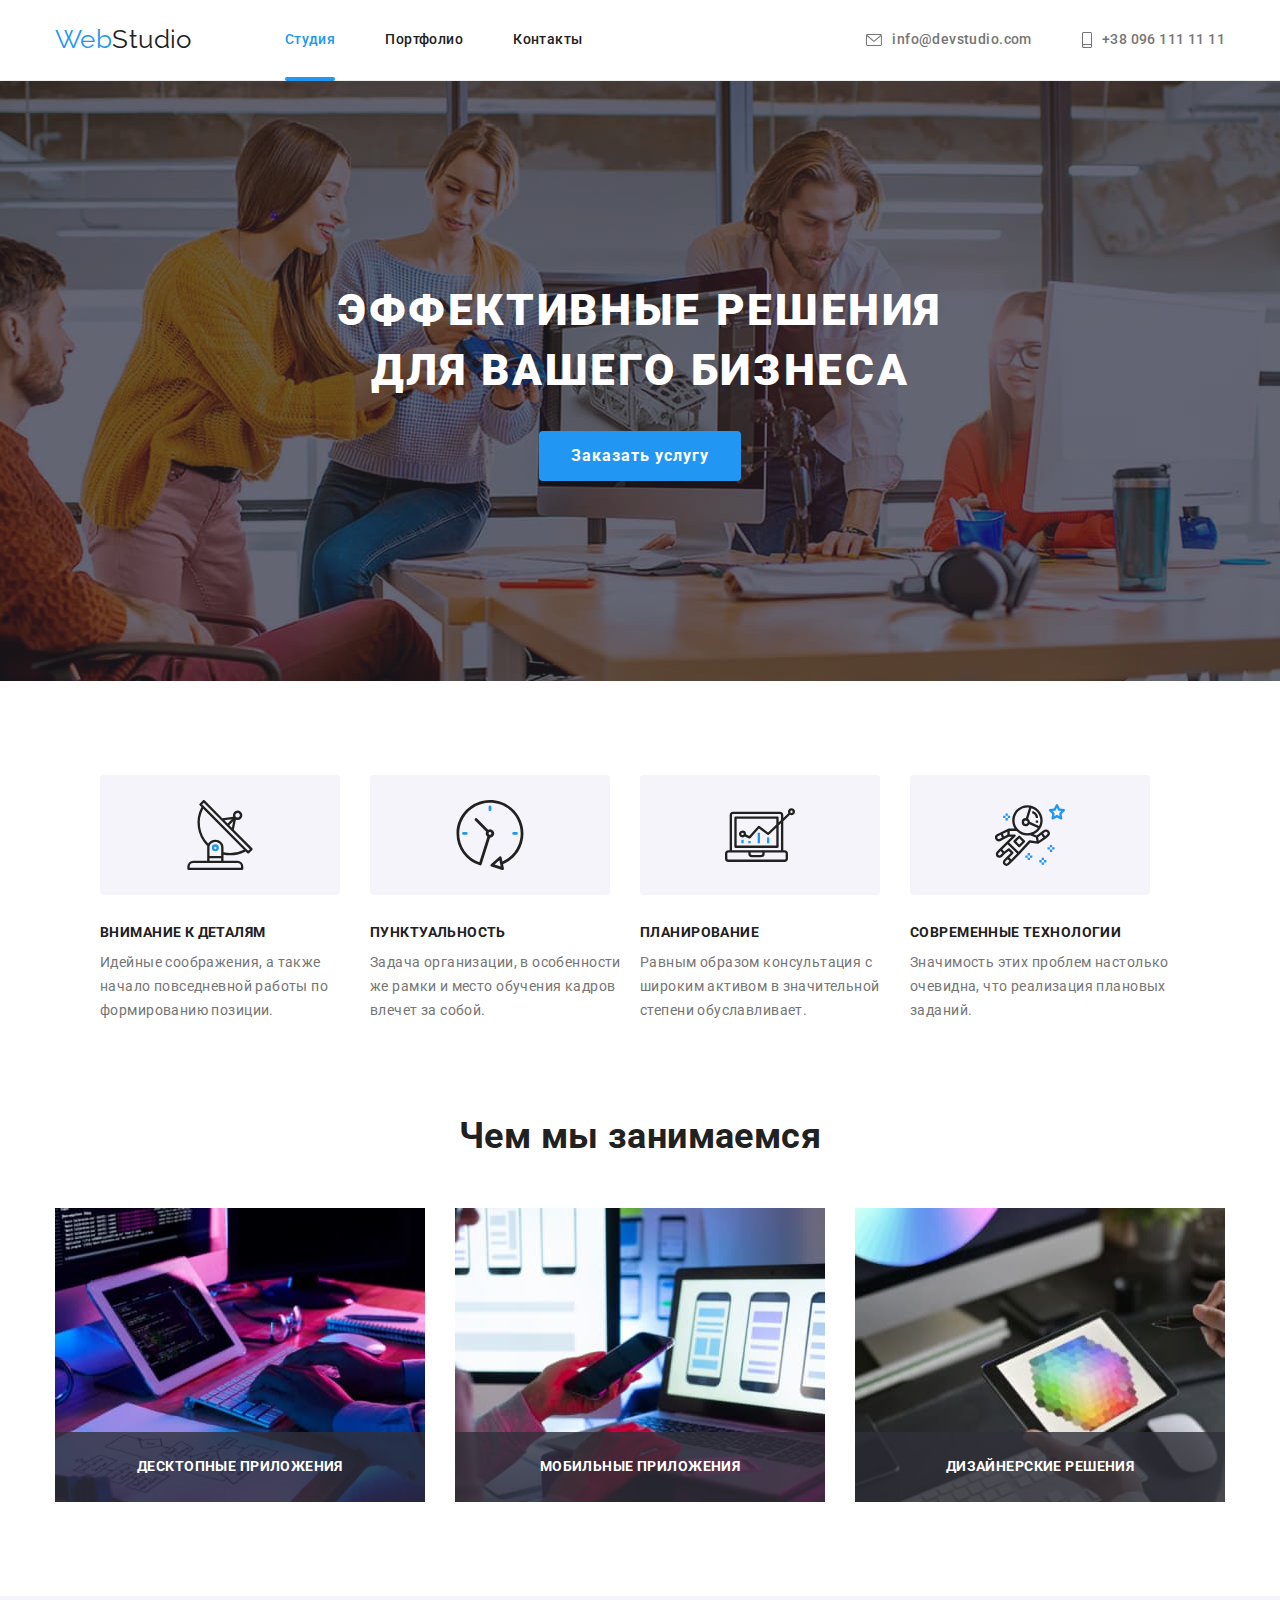
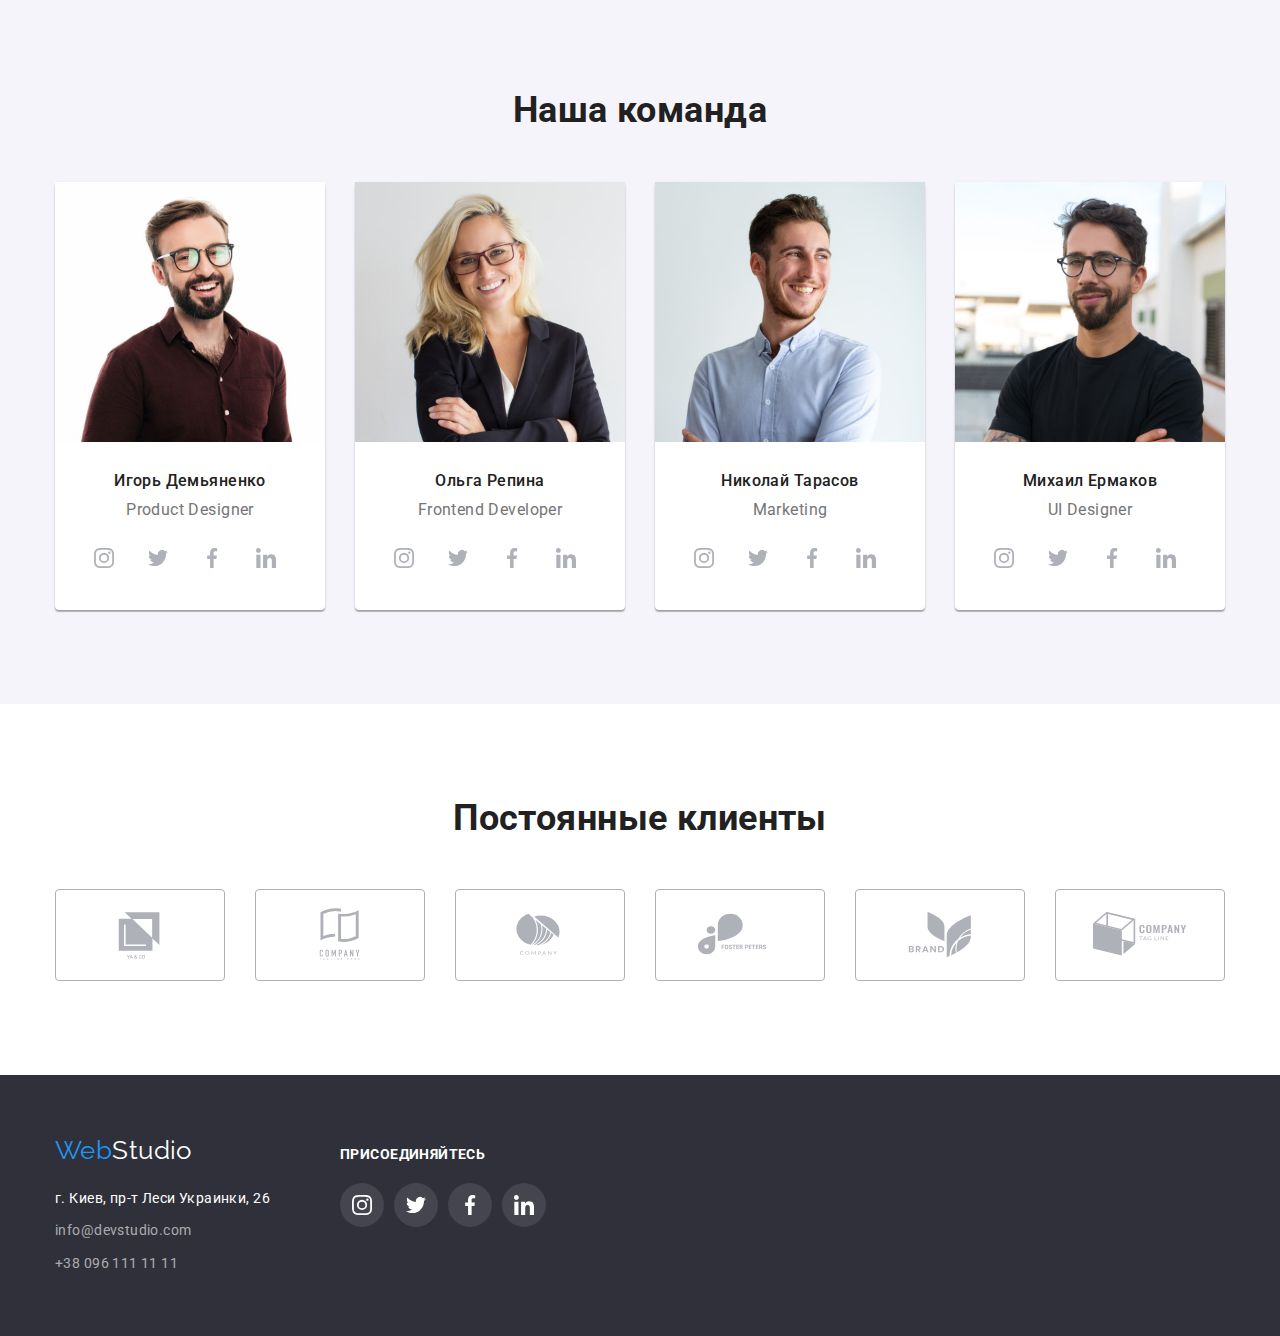
==== index.html @ 374bff48 "Initial commit" ====
<!DOCTYPE html>
<html lang="ru">
<head>
    <meta charset="UTF-8">
    <meta http-equiv="X-UA-Compatible" content="IE=edge">
    <meta name="viewport" content="width=device-width, initial-scale=1.0">
    <title>Document</title>
    <link href="https://fonts.googleapis.com/css2?family=Raleway:wght@700&family=Roboto:wght@400;500;700;900&display=swap"
        rel="stylesheet">
    <link rel="stylesheet" href="https://cdnjs.cloudflare.com/ajax/libs/modern-normalize/1.1.0/modern-normalize.min.css">
    <link rel="stylesheet" href="CSS/styles.css">
</head>
<body>
    <header class="page-header">

    <div class="container main-nav">
        <nav class="header-nav">
            <a lang="en" href="./index.html" class="logo">Web<span class="studio">Studio</span></a>
            <ul class="site-nav list">
                <li class="item"><a href="./index.html" class="link current">Студия</a></li>                   
                    
                <li class="item"><a href="./portfolio.html" class="link">Портфолио</a></li>
                <li class="item"><a href="" class="link">Контакты</a></li>
            </ul>
        </nav>
        <ul class="auth-nav">
            <li class="item"><a href="mailto:info@devstudio.com" class="link-connect">
                <svg class="icon-mail" width="16" height="12">
                    <use href="./images/icons-contact.svg#icon-envelope"></use>
                </svg>
                info@devstudio.com</a></li>
            <li class="item"><a href="tel:+380961111111" class="link-connect">
                <svg class="icon-phone" width="10" height="16">
                    <use href="./images/icons-contact.svg#icon-smartphone"></use>
                </svg>
                +38 096 111 11 11</a></li>
        </ul>
    </div>  
                  
    </header>
                
    <main>
        <!--Герой-->
        <section class="hero">
            <div class="container">
                <h1 class="hero-title">Эффективные решения для вашего бизнеса</h1>
                <button data-modal-open type="button" class="hero-button">Заказать услугу</button>
            </div>
        </section>

           <!--Модальное окно-->
           <div class="backdrop is-hidden" data-modal>
            <div class="modal">
               <button data-modal-close class="button-close">
                   <svg class="icon-close" width="18" height="18">
                       <use href="./images/icons-all.svg#icon-close"></use>
                   </svg>
               </button>
            </div>
           </div>
        
        <!--Преимущества-->
        <section class="section">
            <h2 class="visually-hidden">Преимущества</h2>        
           <div class="container">
            <ul class="features-list">
                <li class="item icon-antenna">
                    <h3 class="title">Внимание к деталям</h3>
                    <p class="features-text">Идейные соображения, а также начало повседневной работы по формированию позиции.</p>
                </li>
                <li class="item icon-clock">
                    <h3 class="title">Пунктуальность</h3>
                    <p class="features-text">Задача организации, в особенности же рамки и место обучения кадров влечет за собой.</p>
                </li>
                <li class="item icon-diagram">
                    <h3 class="title">Планирование</h3>
                    <p class="features-text">Равным образом консультация с широким активом в значительной степени обуславливает.</p>
                </li>
                <li class="item icon-astronaut">
                    <h3 class="title">Современные технологии</h3>
                    <p class="features-text">Значимость этих проблем настолько очевидна, что реализация плановых заданий.</p>
                </li>
            </ul>
           </div>
        </section>
        <!--Чем занимаемся-->
        <section class="section activities">
            <div class="container">
                <h2 class="section-title">Чем мы занимаемся</h2>
              
                <ul class="skills">                            
                    <li class="item">
                    <div>
                        <img  src="./images/box1.jpg" alt="руки на клавиатуре пишут код изображение кода на планшете и экране"
                            width="370">
                        <p class="name-card">Десктопные приложения</p>
                    </div>
                    </li>
        
                    <li class="item">
                        <div>
                        <img src="./images/box2.jpg" alt="в руках мобильный телефон и на экране ноута структура моб приложения"
                            width="370">
                        <p class="name-card">Мобильные приложения</p>
                        </div>
                    </li>
                    <li class="item">
                        <div>
                        <img src="./images/box3.jpg" alt="на экране планшета в руках цветовая сетка" width="370">
                        <p class="name-card">Дизайнерские решения</p>
                        </div>
                    </li>
                    
                </ul>
            </div>

        </section>
        <!--Наша команда-->
        <section class="section team">
            <div class="container">
                <h2 class="section-title">Наша команда</h2>
                <ul class="team-list">
                    
                    <li class="item">
                        <img src="./images/igor.jpg" alt="фото сотрудника" width="270">
                        <h3 class="title">Игорь Демьяненко</h3>
                        <p class="position" lang="en">Product Designer</p>
                        <ul class="team-soclinks">
                            <li>
                                <a class="soc-link" href="https://www.instagram.com/">
                                    <svg class="soc-icon" width="20px" height="20px">
                                        <use href="./images/icons-soc.svg#icon-instagram"></use>
                                    </svg>
                                </a>
                            </li>
                            <li>
                                <a href="https://twitter.com/" class="soc-link">
                                    <svg class="soc-icon" width="20px" height="20px">
                                        <use href="./images/icons-soc.svg#icon-twitter"></use>
                                    </svg>
                                </a>
                            </li>
                            <li>
                                <a href="https://uk-ua.facebook.com/" class="soc-link">
                                    <svg class="soc-icon" width="20px" height="20px">
                                        <use href="./images/icons-soc.svg#icon-facebook"></use>
                                    </svg>
                                </a>
                            </li>
                            <li>
                                <a href="https://ua.linkedin.com/" class="soc-link">
                                    <svg class="soc-icon" width="20px" height="20px">
                                        <use href="./images/icons-soc.svg#icon-linkedin"></use>
                                    </svg>
                                </a>
                            </li>
                        
                        </ul>
                    </li>
                    <li class="item">
                        <img src="./images/olga.jpg" alt="фото сотрудника" width="270">
                        <h3 class="title">Ольга Репина</h3>
                        <p class="position" lang="en">Frontend Developer</p>
                        <ul class="team-soclinks">
                            <li>
                                <a class="soc-link" href="https://www.instagram.com/">
                                    <svg class="soc-icon" width="20px" height="20px">
                                        <use href="./images/icons-soc.svg#icon-instagram"></use>
                                    </svg>
                                </a>
                            </li>
                            <li>
                                <a href="https://twitter.com/" class="soc-link">
                                    <svg class="soc-icon" width="20px" height="20px">
                                        <use href="./images/icons-soc.svg#icon-twitter"></use>
                                    </svg>
                                </a>
                            </li>
                            <li>
                                <a href="https://uk-ua.facebook.com/" class="soc-link">
                                    <svg class="soc-icon" width="20px" height="20px">
                                        <use href="./images/icons-soc.svg#icon-facebook"></use>
                                    </svg>
                                </a>
                            </li>
                            <li>
                                <a href="https://ua.linkedin.com/" class="soc-link">
                                    <svg class="soc-icon" width="20px" height="20px">
                                        <use href="./images/icons-soc.svg#icon-linkedin"></use>
                                    </svg>
                                </a>
                            </li>
                        
                        </ul>
                    </li>
                    <li class="item">
                        <img src="./images/nikolay.jpg" alt="фото сотрудника" width="270">
                        <h3 class="title">Николай Тарасов</h3>
                        <p class="position" lang="en">Marketing</p>
                        <ul class="team-soclinks">
                            <li>
                                <a class="soc-link" href="https://www.instagram.com/">
                                    <svg class="soc-icon" width="20px" height="20px">
                                        <use href="./images/icons-soc.svg#icon-instagram"></use>
                                    </svg>
                                </a>
                            </li>
                            <li>
                                <a href="https://twitter.com/" class="soc-link">
                                    <svg class="soc-icon" width="20px" height="20px">
                                        <use href="./images/icons-soc.svg#icon-twitter"></use>
                                    </svg>
                                </a>
                            </li>
                            <li>
                                <a href="https://uk-ua.facebook.com/" class="soc-link">
                                    <svg class="soc-icon" width="20px" height="20px">
                                        <use href="./images/icons-soc.svg#icon-facebook"></use>
                                    </svg>
                                </a>
                            </li>
                            <li>
                                <a href="https://ua.linkedin.com/" class="soc-link">
                                    <svg class="soc-icon" width="20px" height="20px">
                                        <use href="./images/icons-soc.svg#icon-linkedin"></use>
                                    </svg>
                                </a>
                            </li>
                        
                        </ul>
                    </li>
                    <li class="item">
                        <img src="./images/mikhail.jpg" alt="фото сотрудника" width="270">
                        <h3 class="title">Михаил Ермаков</h3>
                        <p class="position" lang="en">UI Designer</p>
                        <ul class="team-soclinks">
                            <li>
                                <a class="soc-link" href="https://www.instagram.com/">
                                    <svg class="soc-icon" width="20px" height="20px">
                                        <use href="./images/icons-soc.svg#icon-instagram"></use>
                                    </svg>
                                </a>
                            </li>
                            <li>
                                <a href="https://twitter.com/" class="soc-link">
                                    <svg class="soc-icon" width="20px" height="20px">
                                        <use href="./images/icons-soc.svg#icon-twitter"></use>
                                    </svg>
                                </a>
                            </li>
                            <li>
                                <a href="https://uk-ua.facebook.com/" class="soc-link">
                                    <svg class="soc-icon" width="20px" height="20px">
                                        <use href="./images/icons-soc.svg#icon-facebook"></use>
                                    </svg>
                                </a>
                            </li>
                            <li>
                                <a href="https://ua.linkedin.com/" class="soc-link">
                                    <svg class="soc-icon" width="20px" height="20px">
                                        <use href="./images/icons-soc.svg#icon-linkedin"></use>
                                    </svg>
                                </a>
                            </li>
                        
                        </ul>
                    </li>
                </ul>
                
            </div>
        </section>

        <!--Наши клиенты-->
        <section class="section clients">
            <div class="container">
                <h2 class="section-title">Постоянные клиенты</h2>
                <ul class="client-list">
                    <li class="client-item">
                    <a href="./index.html" class="client-link">
                    <svg class="client-icon">
                        <use href="./images/icons-logo.svg#icon-logo1"></use>
                    </svg>
                    </a>
                </li>
                    <li class="client-item"><a href="./index.html" class="client-link">
                    <svg class="client-icon">
                        <use href="./images/icons-logo.svg#icon-logo2"></use>
                    </svg>
                    </a>
                </li>
                    <li class="client-item"><a href="./index.html" class="client-link">
                    <svg class="client-icon">
                        <use href="./images/icons-logo.svg#icon-logo3"></use>
                    </svg>
                    </a>
                </li>
                    <li class="client-item"><a href="./index.html" class="client-link">
                    <svg class="client-icon">
                        <use href="./images/icons-logo.svg#icon-logo4"></use>
                    </svg>
                    </a>
                </li>
                    <li class="client-item"><a href="./index.html" class="client-link">
                    <svg class="client-icon">
                        <use href="./images/icons-logo.svg#icon-logo5"></use>
                    </svg>
                    </a></li>
                    <li class="client-item"><a href="./index.html" class="client-link">
                    <svg class="client-icon">
                        <use href="./images/icons-logo.svg#icon-logo6"></use>
                    </svg>
                    </a>
                    </li>

                </ul>
            </div>
        </section>        
     
    </main>
    <footer class="footer">
        <!--Контакты-->    
        <div class="container">
            <div class="main-contacts">                       
            <a lang="en" href="./index.html" class="logo-footer">Web<span class="studio-footer">Studio</span></a>
            <address>
                <ul class="address">
                    <li class="item"><a href="https://goo.gl/maps/wL5UkcS4z9jSfZPP9" target="_blank" rel="noopener noreferrer"
                            class="address-link">г. Киев, пр-т Леси
                            Украинки, 26</a></li>
                    <li class="item"><a class="mail-link" href="mailto:info@devstudio.com">info@devstudio.com</a></li>
                    <li class="item"><a class="tel-link" href="tel:+380961111111">+38 096 111 11 11</a></li>
                </ul>
            </address>
        </div>
        <div class="footer-soc-box">
        <p class="footer-soc-link-title">присоединяйтесь</p>
        <ul class="footer-soc-link-list">
            <li class="footer-soc-link">
                <a class="footer-link-icon" href="https://www.instagram.com/">
                <svg class="social-link" width="20px" height="20px">
                    <use href="./images/icons-soc.svg#icon-instagram"></use>
                </svg>
                </a>
            </li>
            <li class="footer-soc-link">
                <a class="footer-link-icon" href="https://twitter.com/">
                <svg class="social-link" width="20px" height="20px">
                    <use href="./images/icons-soc.svg#icon-twitter"></use>
                </svg>
                </a>
            </li>
            <li class="footer-soc-link">
                <a class="footer-link-icon" href="https://uk-ua.facebook.com/">
                    <svg class="social-link" width="20px" height="20px">
                        <use href="./images/icons-soc.svg#icon-facebook"></use>
                    </svg>
                </a>
            </li>
            <li class="footer-soc-link">
                <a class="footer-link-icon" href="https://ua.linkedin.com/" >
                    <svg class="social-link" width="20px" height="20px">
                        <use href="./images/icons-soc.svg#icon-linkedin"></use>
                    </svg>
                </a>
            </li>

        </ul>
        </div>
        </div>
    </footer>

    <script src="./js/modal.js"></script>
</body>
</html>
---- CSS/styles.css ----
/* цвет основного текста #757575; */
/* вторичный цвет текста #212121; */
/* белый #FFFFFF; */
/* акцент #2196F3; */
/* вторичный цвет фона #F5F4FA; */

:root {
--main-text-color: #757575;
--secondary-text-color: #212121;
--accent-color: #2196F3;
--main-bg-color: #FFFFFF;
--header-bg-color: #FFFFFF;
--footer-bg-color: #2F303A;
--hero-text-color: #FFFFFF;
--button-text-color: #FFFFFF;
--footer-text-color: #FFFFFF;
--button-backgound-color: #F5F4FA;
--section-background-color: #F5F4FA;
--border-color: #AFB1B8;
--client-logo-color: #AFB1B8;
--soc-icon-color: #AFB1B8;

/* Animation */
--anmation: 250ms cubic-bezier(0.4, 0, 0.2, 1);


}

body {
    background-color: var(--main-bg-color);
    color: var(--main-text-color);
    font-family: Roboto, sens-serif;
    letter-spacing: 0.03em;
    font-size: 14px;
    font-style: normal;
}

/* Утилиты */
ul {
    list-style: none;
    padding: 0;
    margin: 0;
     
}

h1, h2, h3, p {
    margin: 0;
}

img {
    display: block;
    max-width: 100%;
    height: auto;
}
.link {
    text-decoration: none;
}

.visually-hidden {
    position: absolute;
    width: 1px;
    height: 1px;
    margin: -1px;
    padding: 0;
    overflow: hidden;
    border: 0;
    clip: rect(0 0 0 0);
}
/* Header */
.page-header {
    
    background-color: var(--header-bg-color);
    border-bottom: 1px solid #EEEEEE;
        
}

.container {
    
    width: 1200px;
    margin-left: auto;
    margin-right: auto;
    padding-left: 15px;
    padding-right: 15px;
    
}
.logo {
    margin-left: 0;
    
    color: var(--accent-color);
    font-family: Raleway, sens-serif;
    text-decoration: none;
    font-size: 26px;
    line-height: 1.2;    
    
}
.studio {
    color: var(--secondary-text-color);
    font-family: Raleway, sens-serif;
    text-decoration: none;
    font-size: 26px;
    line-height: 1.2;
    
}

/* site nav */
.main-nav {
    display: flex;
    align-items: center;
        
}
.header-nav {
    display: flex;
    align-items: center;
}
.site-nav {
    display: flex;
    margin-left: 93px;
}

.site-nav .item {
    position: relative;
}


.site-nav .item:not(:last-child) {
    margin-right: 50px;
}
.site-nav .link {
    display: block;
    padding-top: 32px;
    padding-bottom: 32px;   
         
    color: var(--secondary-text-color);
    line-height: 1.14;
    font-weight: 500;

    transition: color var(--anmation)
}

.site-nav .link:hover,
.site-nav .link:focus {
    color: var(--accent-color);
}

.item .current {
    color: var(--accent-color);
}

.current::after {
   position: absolute;
   display: block;
   content: "";
   left: 0;
   height: 4px;
   border-radius: 2px;
   width: 100%;
   bottom: -1px;
   background-color: var(--accent-color);

}

.auth-nav {
    display: flex;
    margin-left: auto;
    align-items: center;
    justify-content: center;

}

.auth-nav .item + .item {
    margin-left: 50px;    
}
.link-connect {
    display: flex;
    align-items: center;
    padding-top: 32px;
    padding-bottom: 32px;
    
    text-decoration: none;
    color: var(--main-text-color);
    line-height: 1.14;
    font-weight: 500;  
    
    transition: color var(--anmation)

}

.link-connect:hover
 {
    color: var(--accent-color);
}

.icon-mail,
.icon-phone
{
    margin-right: 10px;
    fill: currentColor;
}

/* Hero */
.hero {
    background-color: #2F303A;
    padding-top: 200px;
    padding-bottom: 200px;
    margin-left: auto;
    margin-right: auto;
    max-width: 1600px;
    height: 600px;
    background-image: linear-gradient(rgba(47, 48, 58, 0.4), rgba(47, 48, 58, 0.4)),
    url('../images/Img.jpg');
    background-size: cover;
    background-position: center;
    background-repeat: no-repeat;
    
    background-color: #2F303A;
    text-align: center;
  
}

.hero-title {

    max-width: 696px;
    margin: 0 auto;
    
    color: var(--hero-text-color);
    font-weight: 900;
    font-size: 44px;
    letter-spacing: 0.06em;
    line-height: 1.36;
             
    text-transform: uppercase;
}
.hero-button {
    margin-top: 30px;
    padding: 10px 32px;

    cursor: pointer;
    border: none;
    border-radius: 4px;
    
    color: var(--button-text-color);
    background-color: var(--accent-color);
    font-family: Roboto, sens-serif;
    font-size: 16px;
    font-style: normal;
    font-weight: 700;
    letter-spacing: 0.06em;
    line-height: 1.87;
    align-items: center;
    text-align: center;

    transition: background-color var(--anmation), box-shadow var(--anmation);
        
}
.hero-button:hover,
.hero-button:focus {
    background-color: #188CE8;
    box-shadow: 0px 4px 4px rgba(0, 0, 0, 0.15);

}
/* Backdrop + modal*/
.backdrop {
    position: fixed;
    width: 100%;
    height: 100%;
    z-index: 1;
    top: 0px;
    left: 0;  
    
    background-color: rgba(0, 0, 0, 0.2);
    
    opacity: 1;
    transition: opacity 250ms cubic-bezier(0.4, 0, 0.2, 1);

}

.backdrop.is-hidden {
  opacity: 0;
  pointer-events: none;

}

.backdrop.is-hidden .modal {
    transform: translate(-50%, -50%) scale(0.9);
}

.modal {
    position: absolute;
    top: 50%;
    left: 50%;
    
    width: 528px;
    height: 581px;
    border-radius: 4px;       
    background-color: var(--main-bg-color);
    
    transform: translate(-50%, -50%) scale(0.9);
    transition: translate 250ms, cubic-bezier(0.4, 0, 0.2, 1);

}

.button-close {
    position: absolute;
    top: 0;
    right: 0;
    transform: translate(-8px, 8px);

    display: flex;
    align-items: center;
    justify-content: center;
    width: 30px;
    height: 30px;

    border-radius: 50%;
    border: 1px solid rgba(0, 0, 0, 0.1);
    background-color: var(--main-bg-color);
    
    
}

.button-close:hover {
    fill: var(--accent-color);
}

/* Section */
.section {
    padding-top: 94px;
    padding-bottom: 94px;
}

.section-title {
    margin-bottom: 50px;

    color: var(--secondary-text-color);
    font-size: 36px;
    line-height: 1.16;
    text-align: center;
    
}

/* Features */
.features-list {
    display: flex;
    justify-content: center;
    

        
}
.features-list .item::before

{   display: flex;
    content: "";
    height: 120px;
    margin-right: 30px;
    
    background-repeat: no-repeat;
    background-position: center;
    background-color: var(--button-backgound-color);
    border-radius: 4px;
      
}
.features-list .item:nth-child(4n) {
    margin-right: 0;

}

.icon-antenna::before {
    background-image: url("../images/icons.svg/antenna\ 1.svg");
}

.icon-clock::before {
    background-image: url('../images/icons.svg/clock\ 1.svg');
}

.icon-diagram::before {
    background-image: url("../images/icons.svg/diagram\ 1.svg");
}

.icon-astronaut::before {
    background-image: url('../images/icons.svg/astronaut\ 1.svg');
}

.features-list .title
{   margin-top: 30px;
    margin-bottom: 10px;

    color: var(--secondary-text-color);
    font-size: 14px;
    line-height: 1.14;
    text-transform: uppercase;
    
}

.features-text {
    color: var(--main-text-color);
    line-height: 1.7;  
    width: 270px;

}
    
/* Skills */

.activities {
    padding-top: 0;
    
}

.skills .item {
    position: relative;
  
}

.name-card {
    position: absolute;
    display: flex;
    justify-content: center;
    align-items: center;

    bottom: 0;     
    
    width: 100%;
    height: 70px;
    
    background-color: rgba(47, 48, 58, 0.8);
    

    font-weight: 700;
    font-size: 14px;
    line-height: 1.14;
    text-align:center;
    letter-spacing: 0.03em;
    text-transform: uppercase;
    color: var(--button-text-color)     
   
    
}
.skills {
    display: flex;
    padding-inline-start: unset;
}

.skills .item {
    width: 370px;
    margin-right: 30px;
}

.skills .item:nth-child(3n) {
    margin-right: 0;
}
   
/* Team */

.team {
    background-color: var(--section-background-color);
}

.team-list {
    display: flex;
    padding-inline-start: unset;
}

.team-list .item {
    
    width: 270px;
    margin-right: 30px;
    text-align: center;

    background-color: var(--main-bg-color);
    border-radius: 4px;
    box-shadow: 0px 1px 3px rgba(0, 0, 0, 0.12),
        0px 1px 1px rgba(0, 0, 0, 0.14),
        0px 2px 1px rgba(0, 0, 0, 0.2);
}

.team-list .item:nth-child(4n) {
    margin-right: 0;
}

.team-list .title {
    margin-top: 30px;
    margin-bottom: 0;
    
    color: var(--secondary-text-color);
    font-weight: 500;
    font-size: 16px;
    line-height: 1.18;
    
}

.position {
    margin-top: 10px;
      
    color: var(--main-text-color);
    font-size: 16px;
    line-height: 1.18;      
    
}
.team-soclinks {
    display: flex;
    justify-content: center;
    margin-top: 16px;
    margin-bottom: 30px;
}

.soc-link {
    display: flex;
    justify-content: center;
    align-items: center;
    width: 44px;
    height: 44px;
    justify-content: center;
    border: 0;
    border-radius: 50%;
    margin-right: 10px;
    color: var(--soc-icon-color);

    transition: color var(--anmation), background-color var(--anmation);
}
.soc-link:hover,
.soc-link:focus {
    color: #FFFFFF;
    background-color: var(--accent-color);
    
}

.soc-icon {
    fill: currentColor;
    
}


/* Clients */
.clients {
    background-color: var(--main-bg-color);
}
.client-list {
    display: flex;
}

.client-item:nth-child(6) {
    margin-right: 0;
}

.client-item {
    margin-right: 30px;
   
}

.client-link {
    display: flex;
    align-items: center;
    justify-content: center;
     
    width: 170px;
    height: 92px;    
    
    cursor: pointer;
    color: var(--client-logo-color);
    background-color: var(--main-bg-color);
    border-radius: 4px;
    border: 1px solid var(--border-color);

    transition: color var(--anmation), border-color var(--anmation);
}

.client-link:hover,
.client-link:focus {
    color: var(--accent-color);
    border: 1px solid var(--accent-color);
    

}

.client-icon {
    width: 106px;
    height: 60px;
    fill: currentColor
    
}


/* Portfolio */

.filter {
    display: flex;
    align-items: center;
    justify-content: center;
    margin-bottom: 50px;
    
}

.work-list {
    display: flex;
    flex-wrap: wrap;
    padding-inline-start: unset;
    
}

.work-item {
    position: relative;
    width: 370px;
    margin-right: 30px;
    margin-bottom: 30px;        

    color: var(--main-text-color);
    font-size: 16px;
    line-height: 1.18;
    
    
}


.work-item:nth-child(3n) {
    margin-right: 0;
}

.work-item:nth-last-child(-n + 3) {
    margin-bottom: 0;
}


.work-card {
    display: inline-block;
    text-decoration: none;   

    transition: box-shadow var(--anmation);
   
}

.work-card:hover,
.work-card:focus {
    box-shadow: 0px 4px 4px rgba(0, 0, 0, 0.25), 0px 4px 4px rgba(0, 0, 0, 0.25);
}

.work-overlay {
    position: relative;
    overflow: hidden;

}

.work-desc {
    
    position: absolute;
    top: 0;
    left: 0;
    
    transform: translateY(101%);

    padding: 63px 24px;
    display: flex;
    justify-content: center;
    align-items: center;
   
    width: 100%;
    height: 100%;
    top: 0;
    bottom: 0;
    background-color: rgba(33, 150, 243, 0.9); 
    transition: transform var(--anmation);

}

.work-item:hover .work-desc {
    transform: translate(0);
    
}

.work-desc {
            
    font-weight: 400;
    font-style: normal;
    font-size: 18px;
    line-height: 1.6;
    letter-spacing: 0.03em;
    color: var(--button-text-color);


}
.work-title {
    padding: 20px 24px 20px 24px;
    border-right: 1px solid #EEEEEE;
    border-bottom: 1px solid #EEEEEE;
    border-left: 1px solid #EEEEEE;

}
.work-list-title {
    
    color: var(--secondary-text-color);
    font-size: 18px;
    line-height: 2;
    letter-spacing: 0.06em;
    text-decoration: none;
    
}

.work-list-item {
    margin-top: 4px;
    color: var(--main-text-color);
    font-size: 16px;
    line-height: 1.87;
}

.filter-button {
    margin-right: 8px;
    display: inline-block;
    padding: 6px 22px;

    cursor: pointer;
    border: none;
    background-color: var(--button-backgound-color);
    border-radius: 4px;
    
    color: var(--secondary-text-color);
    
    font-family: Roboto, sens-serif;
    font-style: normal;
    font-weight: 500;
    font-size: 16px;
    line-height: 1.6;
    text-align: center; 
    
    transition: color var(--anmation), background-color var(--anmation), box-shadow var(--anmation);
}



.filter .item:not(:last-child) {
    margin-right: 8px;
}

.filter-button:hover,
.filter-button:focus {
    background-color: var(--accent-color);
    color: var(--button-text-color);
    box-shadow: 0px 4px 4px rgba(0, 0, 0, 0.25), 
    0px 4px 4px rgba(0, 0, 0, 0.25),
    0px 4px 4px rgba(0, 0, 0, 0.25);
    
}

/* Footer */
.footer {
    background-color: var(--footer-bg-color);
    padding: 60px 0;
    
}

.footer .container {
    display: flex;
    align-items: baseline;
}
.main-contacts {
    display: inline-block;      
      
}

.logo-footer {
    margin-left: 0;
    margin-top: 60px;
    margin-bottom: 20px;
    

    color: var(--accent-color);
    font-family: Raleway, sens-serif;
    text-decoration: none;
    font-size: 26px;
    line-height: 1.2;
    
}

.studio-footer {
    color: var(--footer-text-color);
    font-family: Raleway, sens-serif;
    text-decoration: none;
    font-size: 26px;
    line-height: 1.2;
    
}

.address {
    
    margin-top: 20px;
    padding-inline-start: unset;
}

.address .item:not(:last-child) {
    margin-bottom: 9px;
}
.address-link {
    

    text-decoration: none;
    color: var(--footer-text-color);
    font-family: Roboto;
    font-weight: 400;
    font-style: normal;
    font-size: 14px;
    line-height: 1.7;          
    letter-spacing: 0.03em;
}
.mail-link {
    

    text-decoration: none;
    color: rgba(255, 255, 255, 0.6);
    font-family: Roboto;
    font-weight: 400;
    font-style: normal;
    font-size: 14px;
    line-height: 1.7;
    letter-spacing: 0.03em;
}

.tel-link {
    text-decoration: none;
    color: rgba(255, 255, 255, 0.6);
    font-family: Roboto;
    font-weight: 400;
    font-style: normal;
    font-size: 14px;
    line-height: 1.7;
}

.footer-soc-box {
    display: inline-block;
    margin-left: 70px;  
    
}

.footer-soc-link-title {
    color: var(--main-bg-color);
    font-size: 14px;
    font-weight: 700;
    line-height: 1.14;
    letter-spacing: 0.03em;
    text-transform: uppercase;
    margin-bottom: 20px;
}

.footer-soc-link-list {
    display: flex;
    width: 206px;
    height: 44px;
    align-items: center;
    padding: 0;
    justify-content: center;
}

.footer-link-icon {
    display: flex;
    align-items: center;
    justify-content: center;
    width: 44px;
    height: 44px;
    fill: var(--main-bg-color);
    border-radius: 50%;
    color: var(--accent-color);
    background-color: rgba(255, 255, 255, 0.1);

    transition: background-color var(--anmation);

}
.footer-soc-link:not(:last-child) {
    margin-right: 10px;    
}

.footer-link-icon:hover,
.footer-link-icon:focus {
    background-color: var(--accent-color);
   
}

.social-link {
    color: currentColor;
}
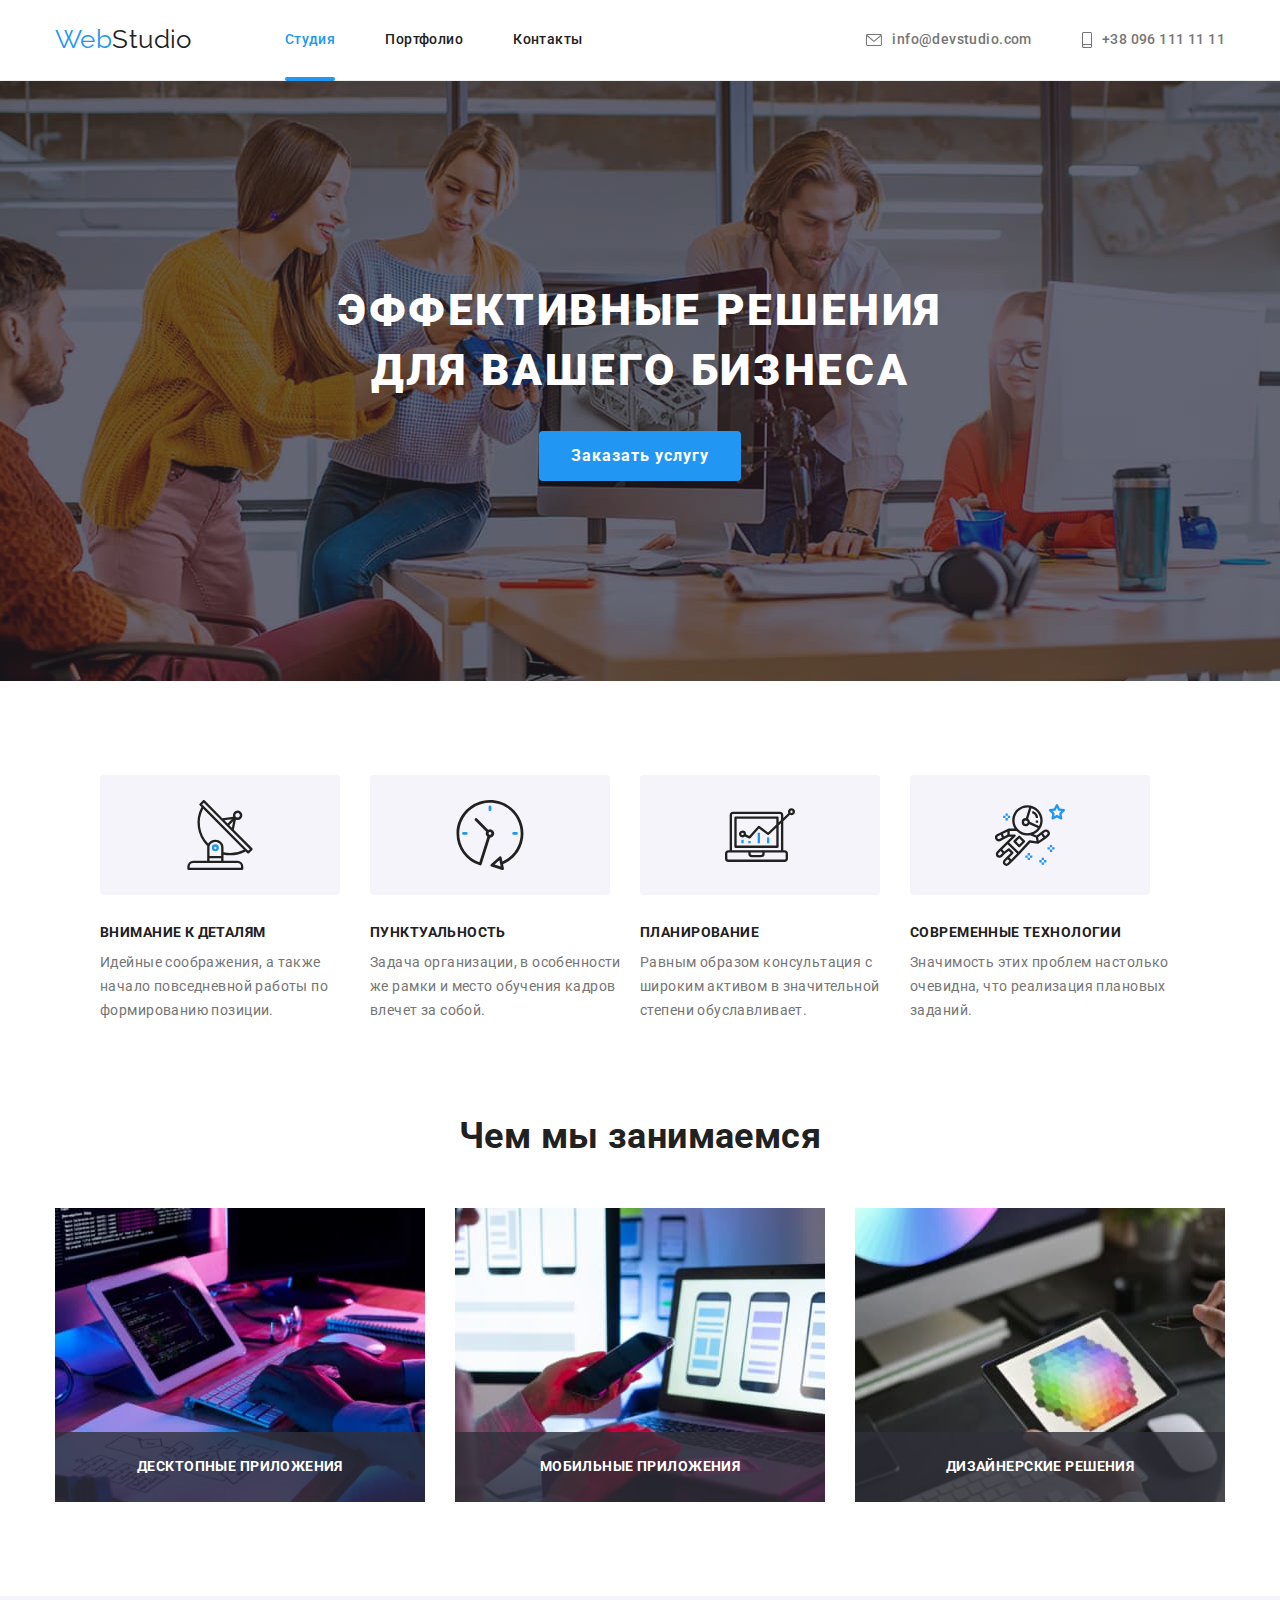
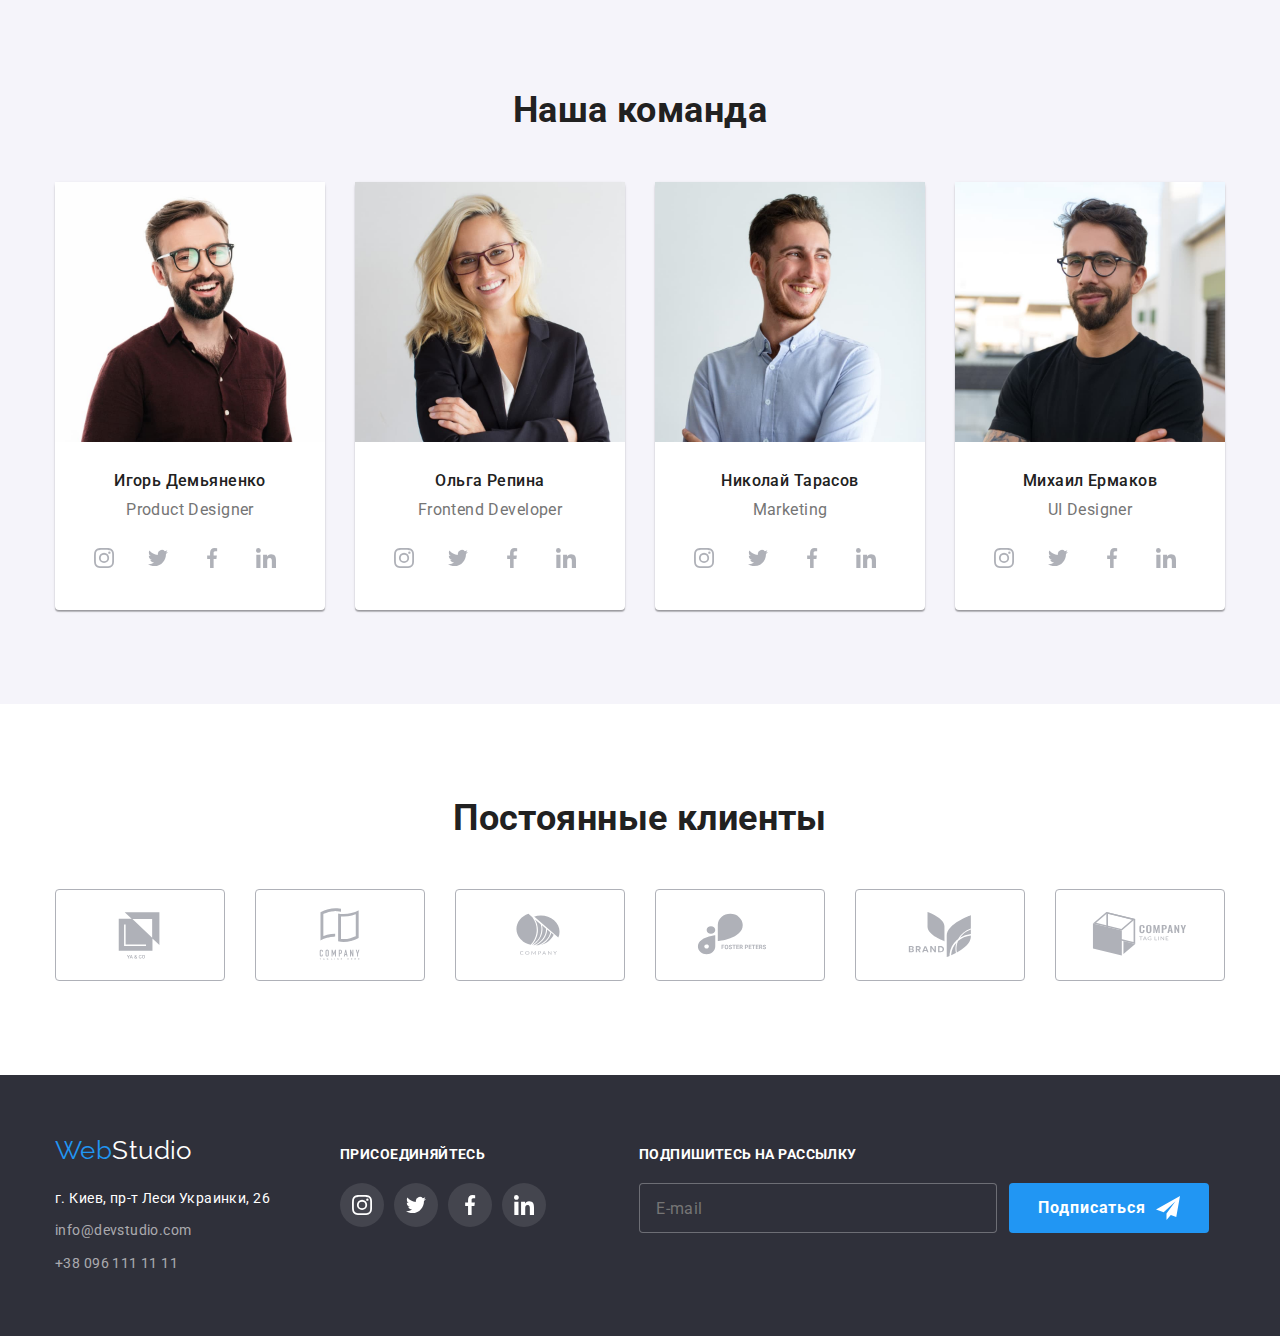
==== commit 904e5aab: "Create hw6" ====
--- a/index.html
+++ b/index.html
@@ -56,6 +56,50 @@
                        <use href="./images/icons-all.svg#icon-close"></use>
                    </svg>
                </button>
+               <p class="modal-title" >Оставьте свои данные, мы перезвоним</p>
+               
+               <form class="modal-form">
+                <label class="modal-lable">Имя
+                    <div class="form-input">
+                        <input class="modal-input" type="text" name="name">
+                        <svg class="modal-icon" width="18" height="18"> <use href="./images/icons-all.svg#icon-person-black"></use>
+                        </svg>
+                    </div>
+                </label>
+                <label class="modal-lable">Телефон
+                    <div class="form-input">
+                        <input class="modal-input" type="tel" name="phone-number">
+                        <svg class="modal-icon" width="18" height="18"> <use href="./images/icons-all.svg#icon-phone-black"></use>
+                        </svg>
+                    </div>
+                </label>
+                <label class="modal-lable">Почта
+                    <div class="form-input">
+                        <input class="modal-input" type="email" name="user-email">
+                        <svg class="modal-icon" width="18" height="18"> <use href="./images/icons-all.svg#icon-email-black"></use>
+                        </svg>
+                    </div>
+                </label>
+                <label class="modal-lable">Комментарий
+                    <textarea class="modal-textarea" name="comment" rows="3" placeholder="Введите текст" ></textarea>
+                </label>
+                
+                <label class="modal-checkbox">
+                    <input class="checkbox" type="checkbox" name="conferm" value="conferm" />
+                    
+                    <span class="checkbox-icon">
+                        <svg width="16" height="15"> <use href="./images/icons-all.svg#icon-check"></use></svg>
+                    </span> Соглашаюсь срассылкой и принимаю
+                    
+                    <a class="check-link" href="">Условия договора</a>
+                </label>
+
+                <button class="modal-button" type="submit">Отправить</button>
+
+
+               </form>
+
+            
             </div>
            </div>
         
@@ -363,8 +407,22 @@
                     </svg>
                 </a>
             </li>
-
         </ul>
+        </div>
+        <div class="footer-subscribe">
+            <p class="footer-subscribe-title">Подпишитесь на рассылку</p>
+            <form class="footer-subscribe-box">
+              <input  class="footer-email" type="email" name="email" id="user-email" placeholder="E-mail"/>
+              <button class="footer-subscribe-btn" type="submit">Подписаться
+                  <svg class="icon-subscribe" width="24px" height="24px">
+                      <use href="./images/icons-all.svg#icon-send"</use>
+                  </svg>
+              </button>
+            </form>
+  
+        
+            
+
         </div>
         </div>
     </footer>
--- a/CSS/styles.css
+++ b/CSS/styles.css
@@ -57,14 +57,17 @@
 }
 
 .visually-hidden {
-    position: absolute;
-    width: 1px;
-    height: 1px;
-    margin: -1px;
-    padding: 0;
-    overflow: hidden;
-    border: 0;
-    clip: rect(0 0 0 0);
+  position: absolute;
+  width: 1px;
+  height: 1px;
+  margin: -1px;
+  border: 0;
+  padding: 0;
+  
+  white-space: nowrap;
+  clip-path: inset(100%);
+  clip: rect(0 0 0 0);
+  overflow: hidden;
 }
 /* Header */
 .page-header {
@@ -285,17 +288,196 @@
 }
 
 .modal {
+    
+    padding: 40px;
     position: absolute;
     top: 50%;
     left: 50%;
-    
-    width: 528px;
-    height: 581px;
+
+    display: block;
+           
+    min-width: 528px;
+    min-height: 581px;
     border-radius: 4px;       
     background-color: var(--main-bg-color);
     
     transform: translate(-50%, -50%) scale(0.9);
     transition: translate 250ms, cubic-bezier(0.4, 0, 0.2, 1);
+
+}
+
+.modal-title {
+    margin-bottom: 12px;
+    font-weight: 700;
+    font-size: 20px;
+    line-height: 1.15;
+    text-align: center;
+    letter-spacing: 0.03em;
+    color: var(--secondary-text-color);
+
+}
+
+.modal-form {
+    display: block;
+}
+
+
+.modal-lable {
+    display: flex;
+    flex-direction: column;
+    margin-bottom: 10px;
+    font-weight: 400;
+    font-size: 12px;
+    line-height: 1.16;
+    letter-spacing: 0.01em;
+    color: var(--main-text-color);
+    
+
+}
+
+
+.form-input {
+    position: relative;
+    margin-bottom: 10px;
+    
+}
+
+
+.modal-input {
+    width: 100%;
+    min-height: 40px;
+    margin-top: 4px;
+    padding: 0;
+
+    border: 1px solid rgba(33, 33, 33, 0.2);
+    border-radius: 4px;
+    outline: transparent;
+
+}
+
+.modal-input:focus {
+    border-color: var(--accent-color);
+}
+
+.modal-input:focus ~ .modal-icon {
+    fill: var(--accent-color);
+    
+}
+
+.modal-icon {
+    position: absolute;
+    top: 15px;
+    left: 12px;
+    
+    fill: var(--secondary-text-color)
+
+}
+
+/* .check-box {
+    display: inline-block;
+    margin-right: 8px;
+    width: 16px;
+    height: 15px;
+    border: 2px solid var(--secondary-text-color);
+} */
+.modal-textarea {
+    width: 100%;
+    min-height: 120px;
+    resize: none;
+    margin-top: 4px;
+    margin-bottom: 20px;
+    padding: 12px 16px;
+    border: 1px solid rgba(33, 33, 33, 0.2);
+    border-radius: 4px;
+    outline: transparent;
+    font-size: 14px;
+    line-height: 1.14;
+    letter-spacing: 0.01em;
+    color: rgba(117, 117, 117, 0.5);
+}
+
+.modal-textarea:focus {
+    border-color: var(--accent-color);
+}
+
+
+.modal-checkbox {
+    display: fleblock;
+    align-items: center;
+    justify-content: center;
+    font-weight: 400;
+    font-size: 14px;
+    line-height: 1.7;
+    letter-spacing: 0.03em;
+    color: var(--main-text-color);
+}
+
+.check-link {
+    font-weight: 400;
+    font-size: 14px;
+    line-height: 1.7;
+    letter-spacing: 0.03em;
+    text-decoration-line: underline;
+    color: var(--accent-color);
+
+}
+
+.checkbox {
+    appearance: none;
+       
+}
+
+.checkbox-icon {
+  margin-right: 8px;
+  border: 2px solid var(--secondary-text-color);
+  width: 16px;
+  height: 15px;
+  
+}
+
+.checkbox:checked + .checkbox-icon {
+    background-color: var(--accent-color);
+    border: none;
+    width: 16px;
+    height: 15px;
+}
+
+.check-link {
+    margin-left: 5px;
+}
+
+
+.check-title {
+    display: inline-block;
+
+}
+
+.modal-button {
+    display: flex;
+    align-items: center;
+    justify-content: center;
+    margin-left: auto;
+    margin-right: auto;
+    
+    margin-top: 30px; 
+    
+    padding: 10px 55px;
+    width: 200px;
+    height: 50px;
+       
+    background-color: var(--accent-color);
+    color: var(--button-text-color);
+    
+    font-size: 16px;
+    font-style: normal;
+    font-weight: 700;
+    letter-spacing: 0.06em;
+    line-height: 1.87;
+    
+    border-radius: 4px;
+    box-shadow: 0px 4px 4px rgba(0, 0, 0, 0.15);
+    border: none;
+    cursor: pointer;
 
 }
 
@@ -872,4 +1054,66 @@
 
 .social-link {
     color: currentColor;
-}+}
+
+.footer-subscribe {
+    display: block;
+    margin-left: 93px;
+    
+}
+
+.footer-subscribe-box {
+    display: flex;
+}
+
+.footer-subscribe-title {
+    color: var(--main-bg-color);
+    font-size: 14px;
+    font-weight: 700;
+    line-height: 1.14;
+    letter-spacing: 0.03em;
+    text-transform: uppercase;
+    margin-bottom: 20px;
+}
+
+.footer-email {
+    display: flex;
+    width: 358px;
+    height: 50px;
+    padding-left: 16px;
+    background-color: var(--footer-bg-color);
+    border: 1px solid rgba(255, 255, 255, 0.3);
+    border-radius: 4px;
+    color: rgba(255, 255, 255, 0.6);
+    font-size: 16px;
+    line-height: 1.25;
+    letter-spacing: 0.03em;
+    
+}
+
+.footer-subscribe-btn {
+    display: flex;
+    width: 200px;
+    height: 50px;
+    align-items: center;
+    justify-content: center;
+    margin-left: 12px;
+    background-color: var(--accent-color);
+    color: var(--button-text-color);
+    font-family: Roboto, sens-serif;
+    font-size: 16px;
+    font-style: normal;
+    font-weight: 700;
+    letter-spacing: 0.06em;
+    line-height: 1.87;
+    
+    border-radius: 4px;
+    border: none;
+
+}
+
+.icon-subscribe {
+    fill: #FFFFFF;
+    margin-left: 10px;
+}
+
